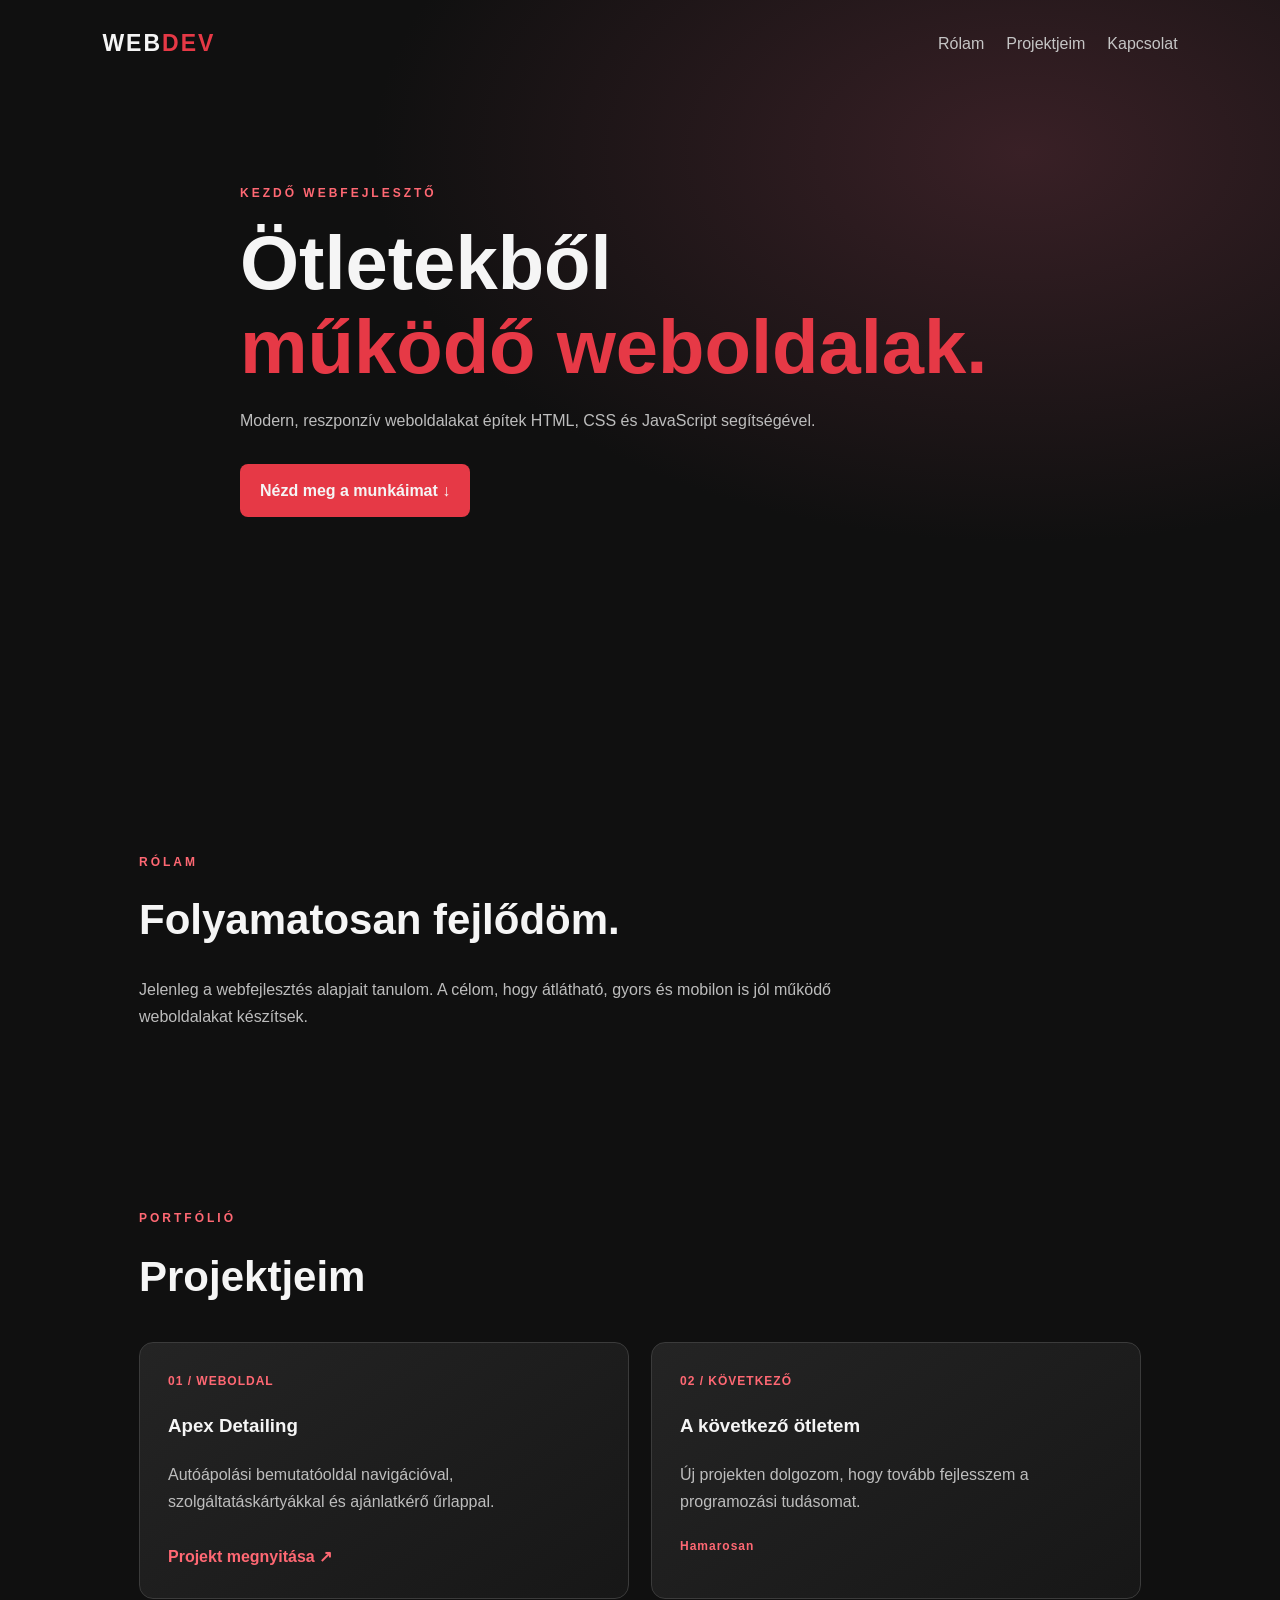
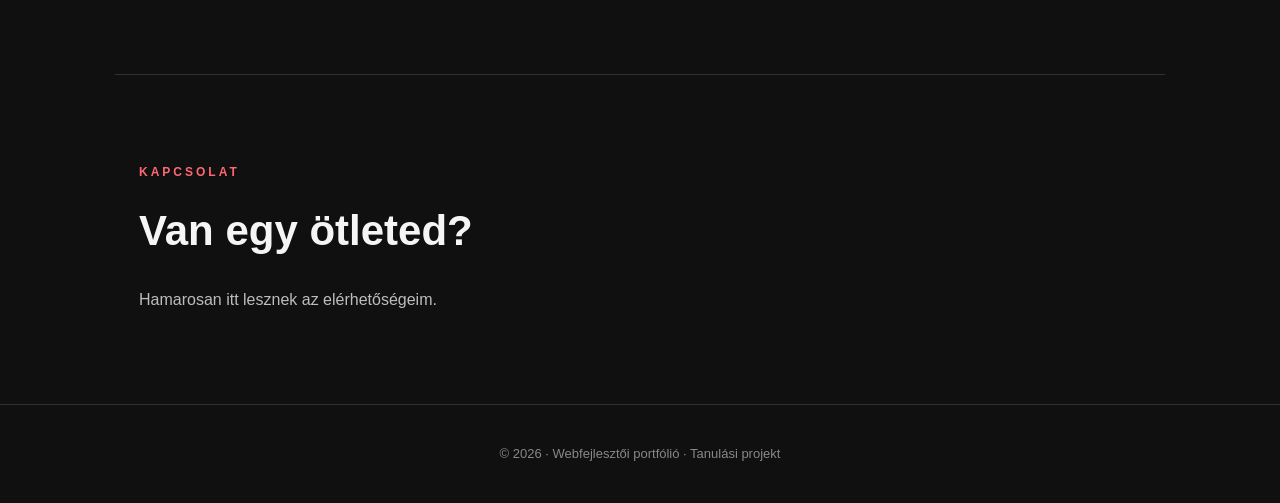
==== portfolio.html @ 9c14421c "Initial commit: Apex Detailing website and portfolio" ====
<!DOCTYPE html>
<html lang="hu">
<head>
    <meta charset="UTF-8">
    <meta name="viewport" content="width=device-width, initial-scale=1.0">
    <meta name="description" content="Weboldal-készítés és modern webes megoldások bemutatóportfóliója.">
    <title>Webfejlesztői portfólió</title>
    <link rel="stylesheet" href="portfolio.css">
</head>
<body>
    <header class="hero">
        <nav>
            <a class="logo" href="#home">WEB<span>DEV</span></a>
            <div class="nav-links">
                <a href="#about">Rólam</a>
                <a href="#projects">Projektjeim</a>
                <a href="#contact">Kapcsolat</a>
            </div>
        </nav>

        <div class="hero-content" id="home">
            <p class="eyebrow">KEZDŐ WEBFEJLESZTŐ</p>
            <h1>Ötletekből<br><span>működő weboldalak.</span></h1>
            <p>Modern, reszponzív weboldalakat építek HTML, CSS és JavaScript segítségével.</p>
            <a class="button" href="#projects">Nézd meg a munkáimat ↓</a>
        </div>
    </header>

    <main>
        <section id="about" class="section">
            <p class="eyebrow">RÓLAM</p>
            <h2>Folyamatosan fejlődöm.</h2>
            <p>Jelenleg a webfejlesztés alapjait tanulom. A célom, hogy átlátható, gyors és mobilon is jól működő weboldalakat készítsek.</p>
        </section>

        <section id="projects" class="section">
            <p class="eyebrow">PORTFÓLIÓ</p>
            <h2>Projektjeim</h2>

            <div class="project-grid">
                <article class="project-card">
                    <div class="project-number">01 / WEBOLDAL</div>
                    <h3>Apex Detailing</h3>
                    <p>Autóápolási bemutatóoldal navigációval, szolgáltatáskártyákkal és ajánlatkérő űrlappal.</p>
                    <a href="index.html">Projekt megnyitása ↗</a>
                </article>

                <article class="project-card">
                    <div class="project-number">02 / KÖVETKEZŐ</div>
                    <h3>A következő ötletem</h3>
                    <p>Új projekten dolgozom, hogy tovább fejlesszem a programozási tudásomat.</p>
                    <span class="coming-soon">Hamarosan</span>
                </article>
            </div>
        </section>

        <section id="contact" class="section contact">
            <p class="eyebrow">KAPCSOLAT</p>
            <h2>Van egy ötleted?</h2>
            <p>Hamarosan itt lesznek az elérhetőségeim.</p>
        </section>
    </main>

    <footer>
        <p>© 2026 · Webfejlesztői portfólió · Tanulási projekt</p>
    </footer>
</body>
</html>
---- portfolio.css ----
* {
    box-sizing: border-box;
}

html {
    scroll-behavior: smooth;
}

body {
    margin: 0;
    background: #101010;
    color: #f5f5f5;
    font-family: Arial, sans-serif;
    line-height: 1.7;
}

a {
    color: inherit;
    text-decoration: none;
}

.hero {
    min-height: 85vh;
    padding: 24px 8%;
    background:
        radial-gradient(ellipse at 80% 20%, #392026 0, transparent 45%),
        #101010;
}

nav {
    display: flex;
    justify-content: space-between;
    align-items: center;
    gap: 20px;
    flex-wrap: wrap;
}

.logo {
    font-size: 23px;
    font-weight: 900;
    letter-spacing: 2px;
}

.logo span,
.hero h1 span {
    color: #e63946;
}

.nav-links {
    display: flex;
    gap: 22px;
    flex-wrap: wrap;
}

.nav-links a {
    color: #c5c5c5;
    transition: color 0.2s ease;
}

.nav-links a:hover {
    color: #e63946;
}

.hero-content {
    max-width: 800px;
    margin: 120px auto 70px;
}

.eyebrow {
    color: #ff6873;
    font-size: 12px;
    font-weight: bold;
    letter-spacing: 3px;
}

.hero h1 {
    font-size: clamp(38px, 7vw, 76px);
    line-height: 1.1;
    margin: 18px 0;
}

.hero-content > p:not(.eyebrow) {
    max-width: 600px;
    color: #bdbdbd;
    margin-bottom: 30px;
}

.button {
    display: inline-block;
    padding: 13px 20px;
    background: #e63946;
    border-radius: 8px;
    font-weight: bold;
    transition: transform 0.2s ease,
                background-color 0.2s ease;
}

.button:hover {
    transform: translateY(-3px);
    background: #c92332;
}

.section {
    max-width: 1050px;
    margin: auto;
    padding: 75px 24px;
}

.section h2 {
    font-size: clamp(28px, 4vw, 42px);
    margin: 10px 0 20px;
}

.section > p:not(.eyebrow) {
    max-width: 720px;
    color: #bdbdbd;
}

.project-grid {
    display: grid;
    grid-template-columns: repeat(2, minmax(0, 1fr));
    gap: 22px;
    margin-top: 30px;
}

.project-card {
    padding: 28px;
    background: linear-gradient(145deg, #242424, #171717);
    border: 1px solid #3b3b3b;
    border-radius: 14px;
    transition: transform 0.25s ease,
                border-color 0.25s ease;
}

.project-card:hover {
    transform: translateY(-5px);
    border-color: #e63946;
}

.project-number,
.coming-soon {
    color: #ff6873;
    font-size: 12px;
    font-weight: bold;
    letter-spacing: 1px;
}

.project-card p {
    color: #bdbdbd;
}

.project-card a {
    display: inline-block;
    margin-top: 12px;
    color: #ff6873;
    font-weight: bold;
}

.contact {
    border-top: 1px solid #303030;
}

footer {
    padding: 25px;
    text-align: center;
    color: #888;
    border-top: 1px solid #303030;
    font-size: 13px;
}

@media (max-width: 650px) {
    .hero {
        padding: 20px;
    }

    .hero-content {
        margin-top: 85px;
    }

    .nav-links {
        gap: 12px;
        font-size: 14px;
    }

    .project-grid {
        grid-template-columns: 1fr;
    }

    .section {
        padding: 55px 20px;
    }
}
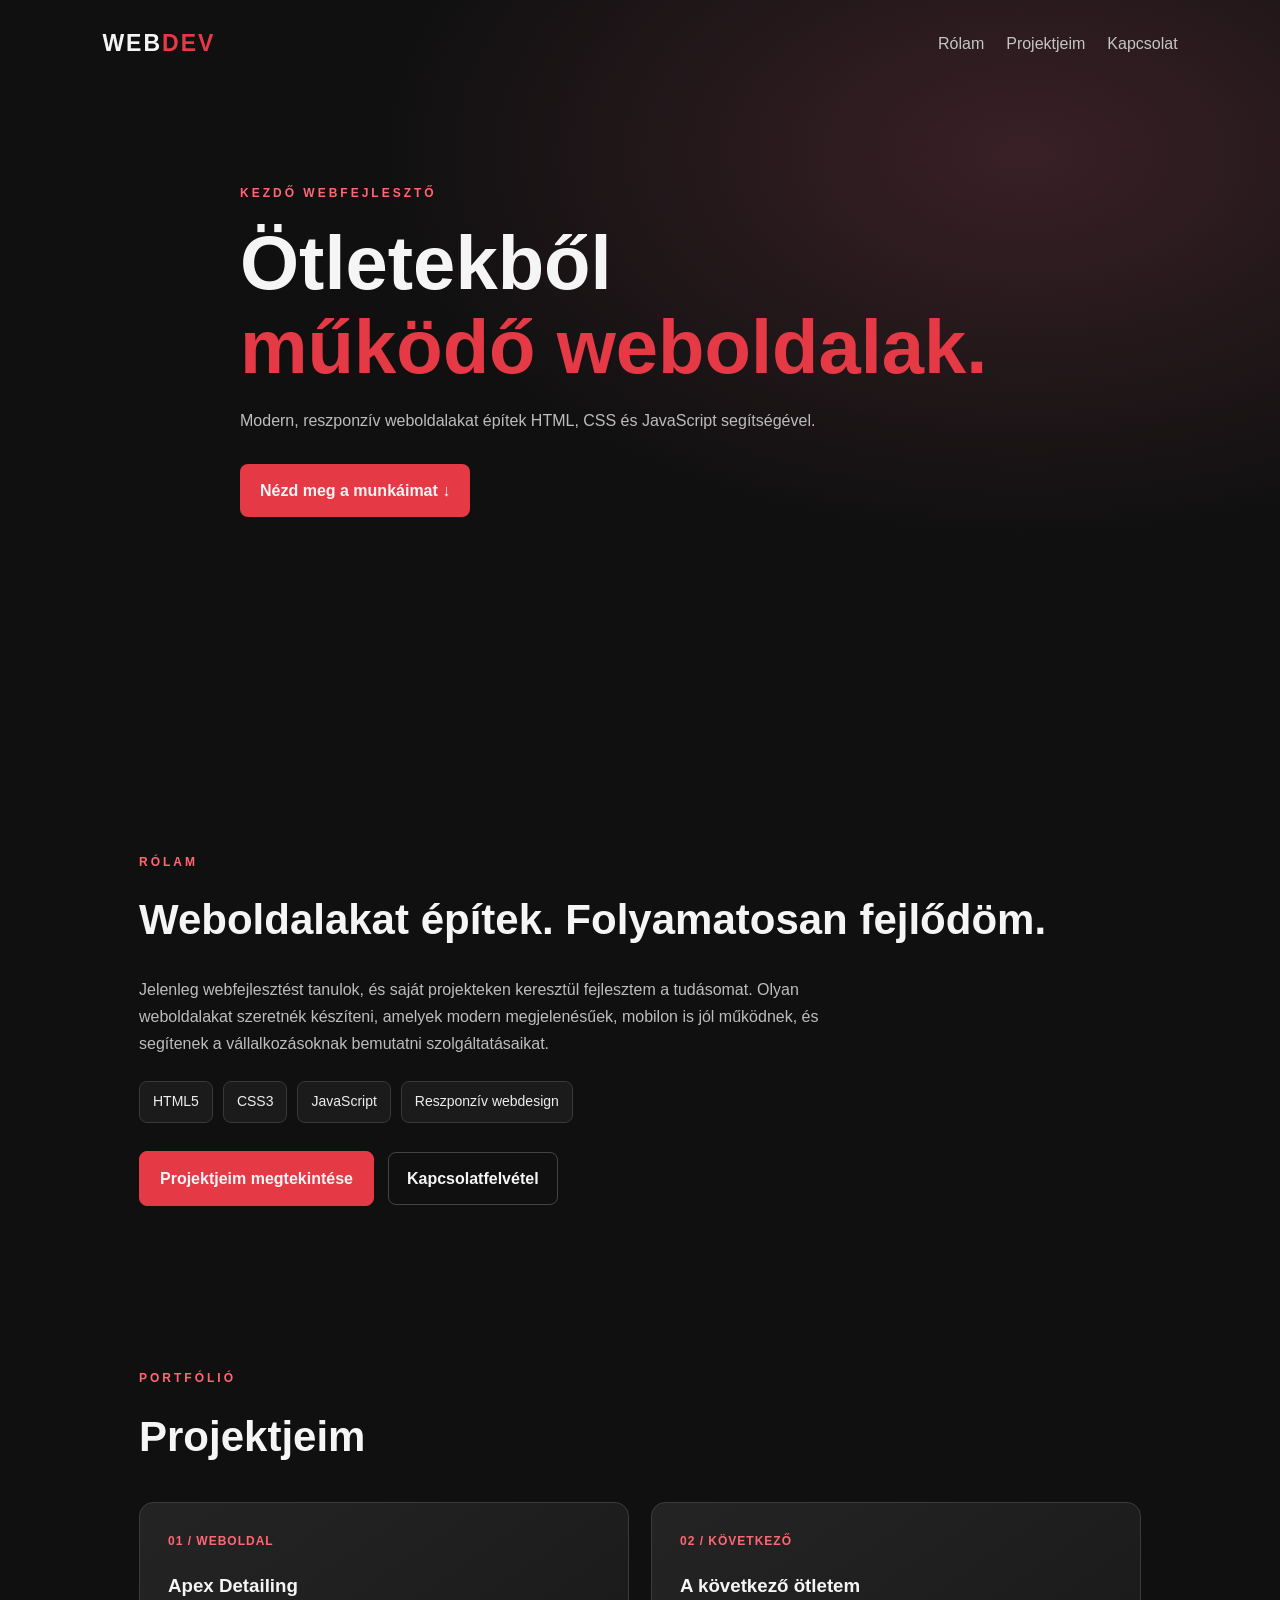
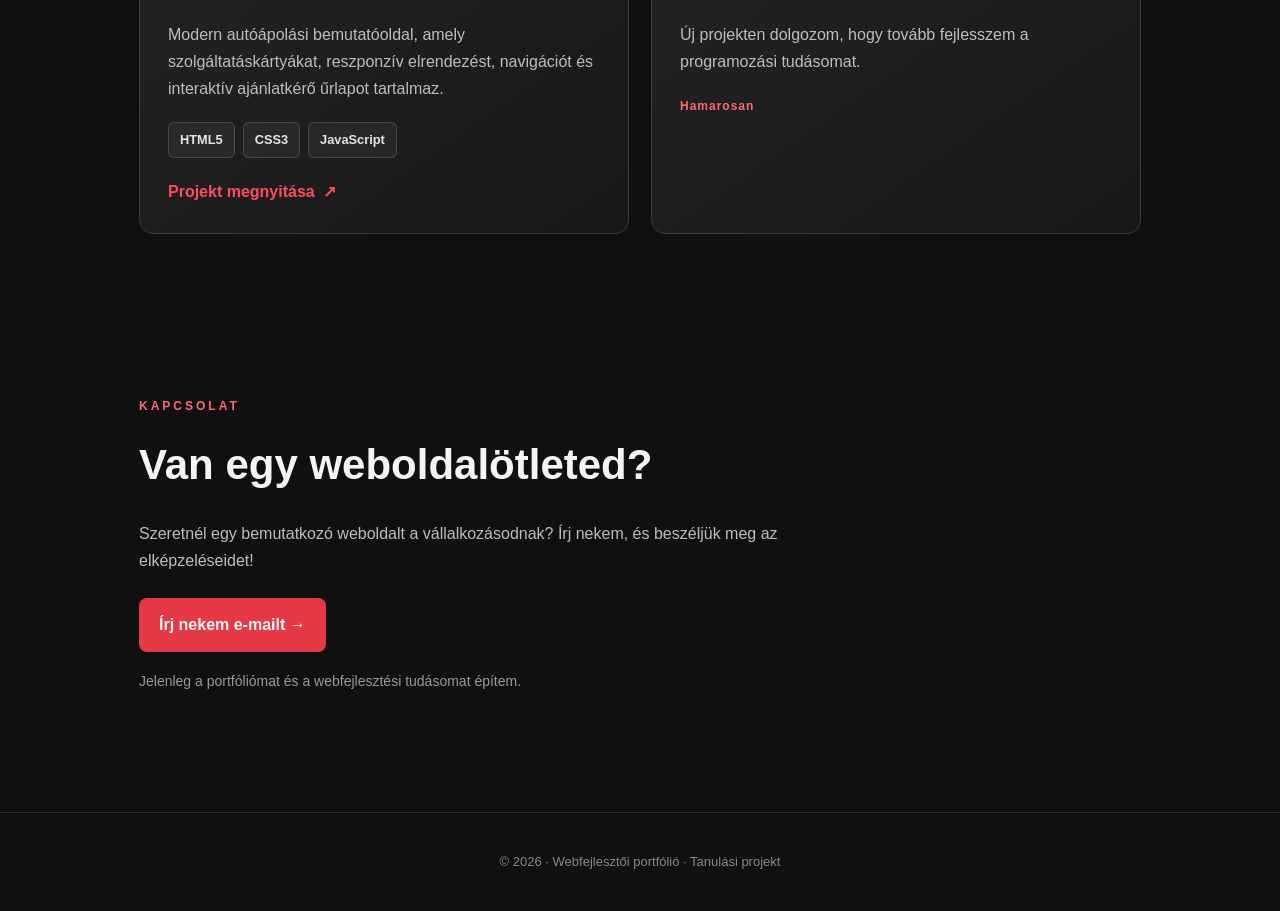
==== commit 616eff7c: "Improve developer portfolio and contact section" ====
--- a/portfolio.html
+++ b/portfolio.html
@@ -28,22 +28,54 @@
     </header>
 
     <main>
-        <section id="about" class="section">
-            <p class="eyebrow">RÓLAM</p>
-            <h2>Folyamatosan fejlődöm.</h2>
-            <p>Jelenleg a webfejlesztés alapjait tanulom. A célom, hogy átlátható, gyors és mobilon is jól működő weboldalakat készítsek.</p>
-        </section>
+        
+<section id="about" class="section">
+    <p class="eyebrow">RÓLAM</p>
+    <h2>Weboldalakat építek. Folyamatosan fejlődöm.</h2>
+
+    <p>
+        Jelenleg webfejlesztést tanulok, és saját projekteken keresztül
+        fejlesztem a tudásomat. Olyan weboldalakat szeretnék készíteni,
+        amelyek modern megjelenésűek, mobilon is jól működnek,
+        és segítenek a vállalkozásoknak bemutatni szolgáltatásaikat.
+    </p>
+
+    <div class="skill-list">
+        <span>HTML5</span>
+        <span>CSS3</span>
+        <span>JavaScript</span>
+        <span>Reszponzív webdesign</span>
+    </div>
+
+    <div class="about-actions">
+        <a class="button" href="#projects">Projektjeim megtekintése</a>
+        <a class="secondary-button" href="#contact">Kapcsolatfelvétel</a>
+    </div>
+</section>
+
 
         <section id="projects" class="section">
             <p class="eyebrow">PORTFÓLIÓ</p>
             <h2>Projektjeim</h2>
 
             <div class="project-grid">
-                <article class="project-card">
+                    <article class="project-card">
                     <div class="project-number">01 / WEBOLDAL</div>
                     <h3>Apex Detailing</h3>
-                    <p>Autóápolási bemutatóoldal navigációval, szolgáltatáskártyákkal és ajánlatkérő űrlappal.</p>
-                    <a href="index.html">Projekt megnyitása ↗</a>
+                    <p>
+                        Modern autóápolási bemutatóoldal, amely szolgáltatáskártyákat,
+                        reszponzív elrendezést, navigációt és interaktív ajánlatkérő űrlapot tartalmaz.
+                    </p>
+
+                    <div class="tech-stack">
+                        <span>HTML5</span>
+                        <span>CSS3</span>
+                        <span>JavaScript</span>
+                    </div>
+
+                    <a class="project-link" href="index.html">
+                        Projekt megnyitása <span aria-hidden="true">↗</span>
+                    </a>
                 </article>
 
                 <article class="project-card">
@@ -55,11 +87,28 @@
             </div>
         </section>
 
+        
         <section id="contact" class="section contact">
             <p class="eyebrow">KAPCSOLAT</p>
-            <h2>Van egy ötleted?</h2>
-            <p>Hamarosan itt lesznek az elérhetőségeim.</p>
+            <h2>Van egy weboldalötleted?</h2>
+
+            <p>
+            Szeretnél egy bemutatkozó weboldalt a vállalkozásodnak?
+            Írj nekem, és beszéljük meg az elképzeléseidet!
+            </p>
+
+            <div class="contact-actions">
+                <a class="button"
+                    href="mailto:szikszaijancsi@gmail.com?subject=Weboldal%20k%C3%A9sz%C3%ADt%C3%A9s">
+                    Írj nekem e-mailt →
+                </a>
+
+                <p class="contact-note">
+                    Jelenleg a portfóliómat és a webfejlesztési tudásomat építem.
+                </p>
+            </div>
         </section>
+
     </main>
 
     <footer>
--- a/portfolio.css
+++ b/portfolio.css
@@ -150,11 +150,12 @@
     color: #bdbdbd;
 }
 
-.project-card a {
+.project-card > a:not(.project-link) {
     display: inline-block;
     margin-top: 12px;
     color: #ff6873;
     font-weight: bold;
+}
 }
 
 .contact {
@@ -191,3 +192,125 @@
         padding: 55px 20px;
     }
 }
+
+.tech-stack {
+    display: flex;
+    flex-wrap: wrap;
+    gap: 8px;
+    margin: 20px 0;
+}
+
+.tech-stack span {
+    padding: 6px 11px;
+    border: 1px solid rgba(255, 255, 255, 0.14);
+    border-radius: 6px;
+    background: rgba(255, 255, 255, 0.05);
+    color: #e5e5e5;
+    font-size: 0.8rem;
+    font-weight: 600;
+}
+
+.project-link {
+    display: inline-flex;
+    align-items: center;
+    gap: 8px;
+    color: #ff4d5a;
+    font-weight: 700;
+    text-decoration: none;
+    transition: color 0.2s ease, gap 0.2s ease;
+}
+
+.project-link:hover {
+    color: #ff858d;
+    gap: 12px;
+}
+
+.project-link:focus-visible {
+    outline: 2px solid #ff4d5a;
+    outline-offset: 5px;
+}
+
+
+.skill-list {
+    display: flex;
+    flex-wrap: wrap;
+    gap: 10px;
+    margin-top: 24px;
+}
+
+.skill-list span {
+    padding: 8px 13px;
+    border: 1px solid #393939;
+    border-radius: 8px;
+    background: #1b1b1b;
+    color: #eeeeee;
+    font-size: 14px;
+}
+
+.about-actions {
+    display: flex;
+    flex-wrap: wrap;
+    align-items: center;
+    gap: 14px;
+    margin-top: 28px;
+}
+
+.about-actions .button {
+    border: 1px solid #e63946;
+}
+
+.secondary-button {
+    display: inline-block;
+    padding: 12px 18px;
+    border: 1px solid #444444;
+    border-radius: 8px;
+    color: #f5f5f5;
+    font-weight: bold;
+    transition: border-color 0.2s ease,
+                color 0.2s ease;
+}
+
+.secondary-button:hover {
+    border-color: #e63946;
+    color: #ff6873;
+}
+
+.about-actions a:focus-visible {
+    outline: 2px solid #ff6873;
+    outline-offset: 4px;
+}
+
+
+.contact {
+    margin-bottom: 30px;
+}
+
+.contact-actions {
+    margin-top: 24px;
+}
+
+.contact-note {
+    margin-top: 18px;
+    color: #999999;
+    font-size: 14px;
+}
+
+.contact-actions .button {
+    text-align: center;
+}
+
+@media (max-width: 480px) {
+    .about-actions {
+        align-items: stretch;
+        flex-direction: column;
+    }
+
+    .about-actions a {
+        text-align: center;
+    }
+
+    .contact-actions .button {
+        display: block;
+        width: 100%;
+    }
+}
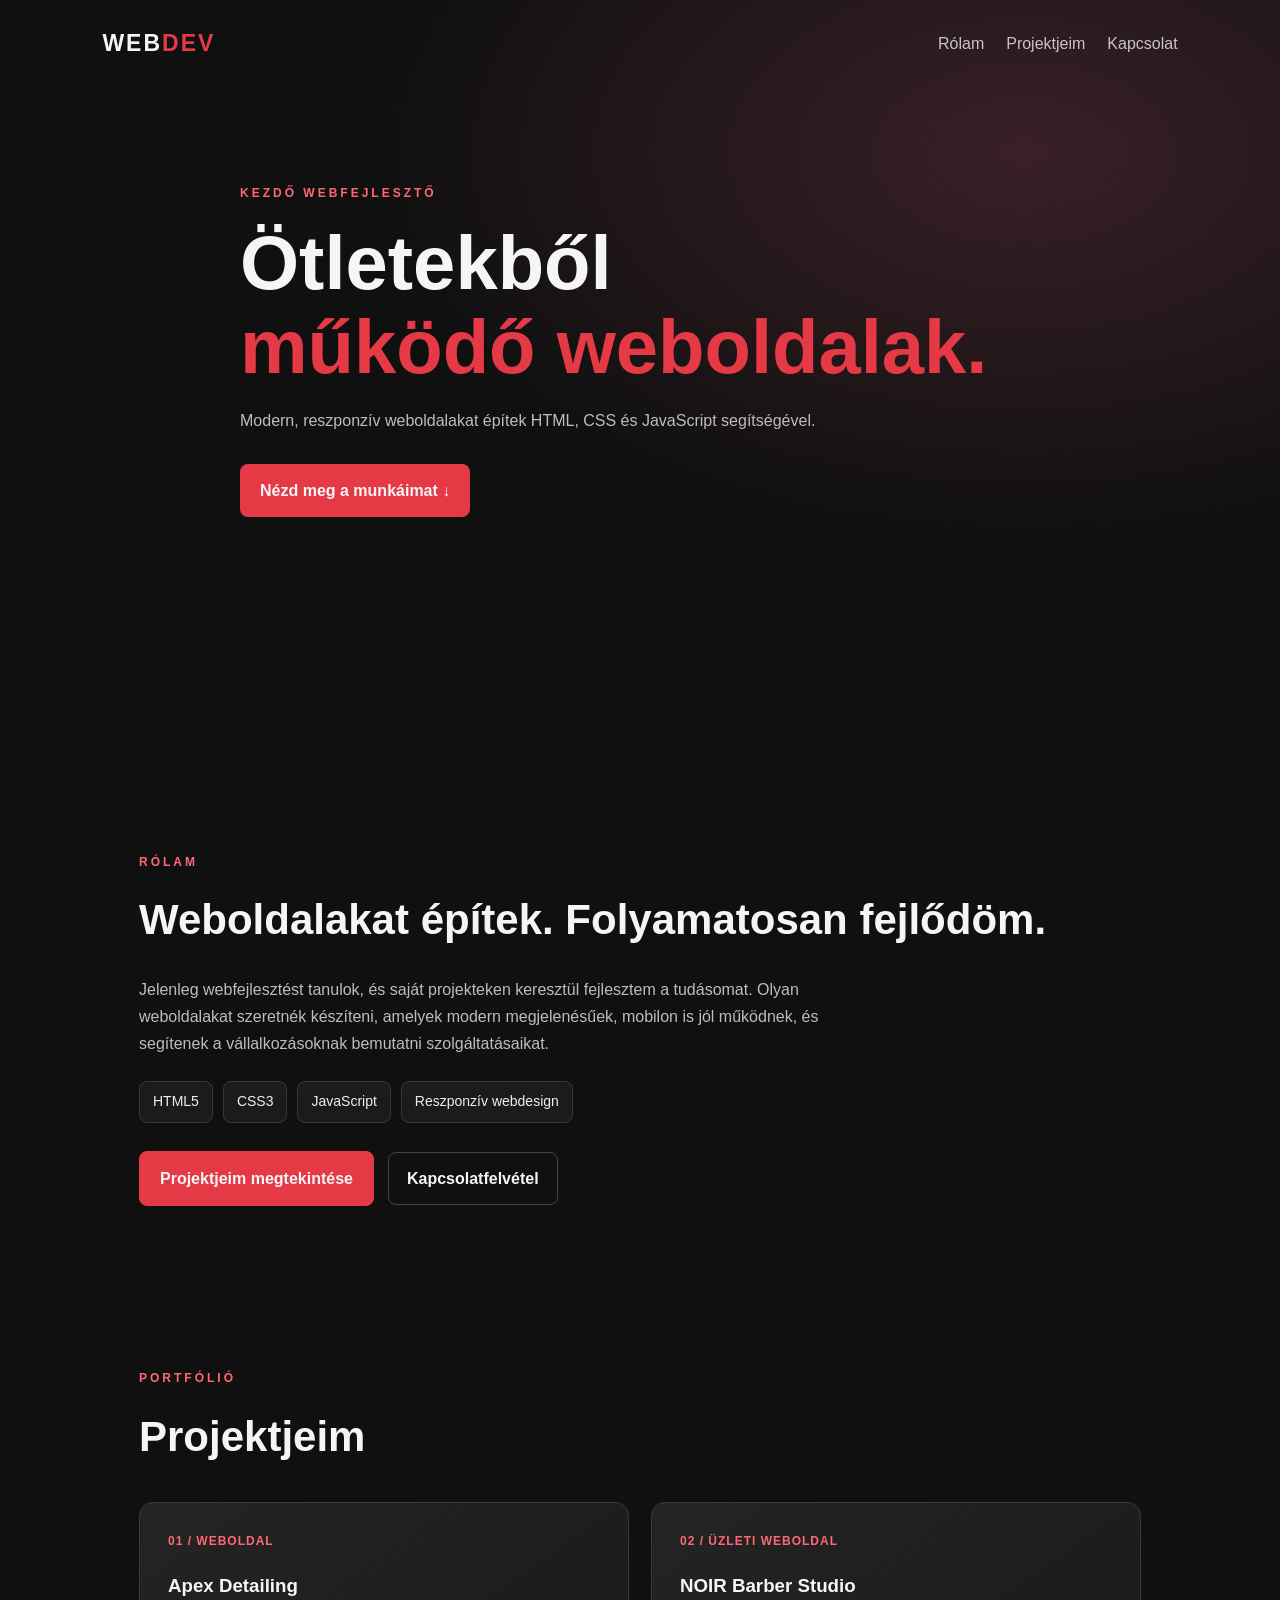
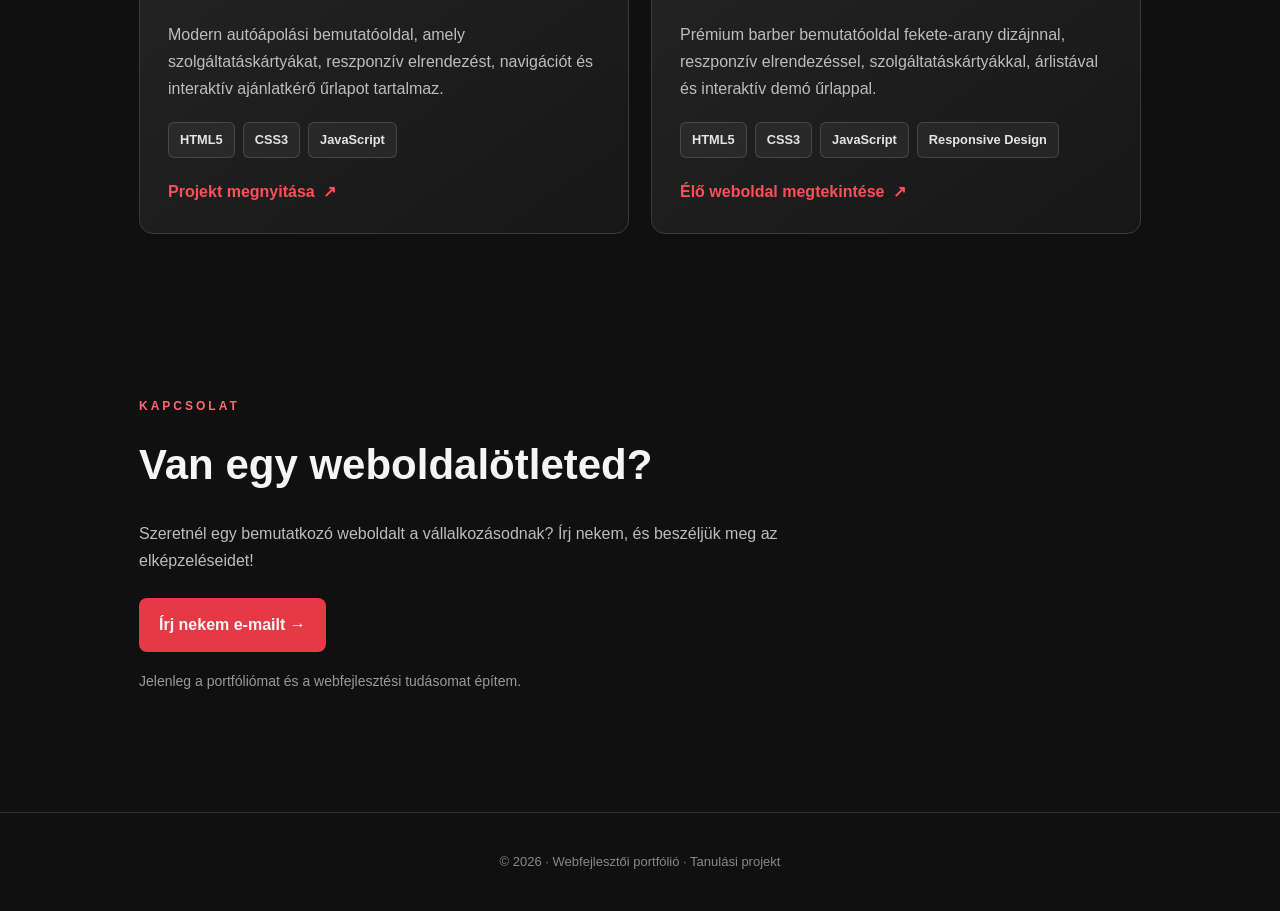
==== commit b0faa875: "Add NOIR Barber Studio portfolio project" ====
--- a/portfolio.html
+++ b/portfolio.html
@@ -78,12 +78,37 @@
                     </a>
                 </article>
 
-                <article class="project-card">
-                    <div class="project-number">02 / KÖVETKEZŐ</div>
-                    <h3>A következő ötletem</h3>
-                    <p>Új projekten dolgozom, hogy tovább fejlesszem a programozási tudásomat.</p>
-                    <span class="coming-soon">Hamarosan</span>
-                </article>
+                
+                
+<article class="project-card">
+    <div class="project-number">02 / ÜZLETI WEBOLDAL</div>
+
+    <h3>NOIR Barber Studio</h3>
+
+    <p>
+        Prémium barber bemutatóoldal fekete-arany dizájnnal,
+        reszponzív elrendezéssel, szolgáltatáskártyákkal,
+        árlistával és interaktív demó űrlappal.
+    </p>
+
+    <div class="tech-stack">
+        <span>HTML5</span>
+        <span>CSS3</span>
+        <span>JavaScript</span>
+        <span>Responsive Design</span>
+    </div>
+
+    <a
+        class="project-link"
+        href=https://432retek.github.io/noir-barber-studio/
+        target="_blank"
+        rel="noopener noreferrer"
+    >
+        Élő weboldal megtekintése <span aria-hidden="true">↗</span>
+    </a>
+</article>
+
+
             </div>
         </section>
 
